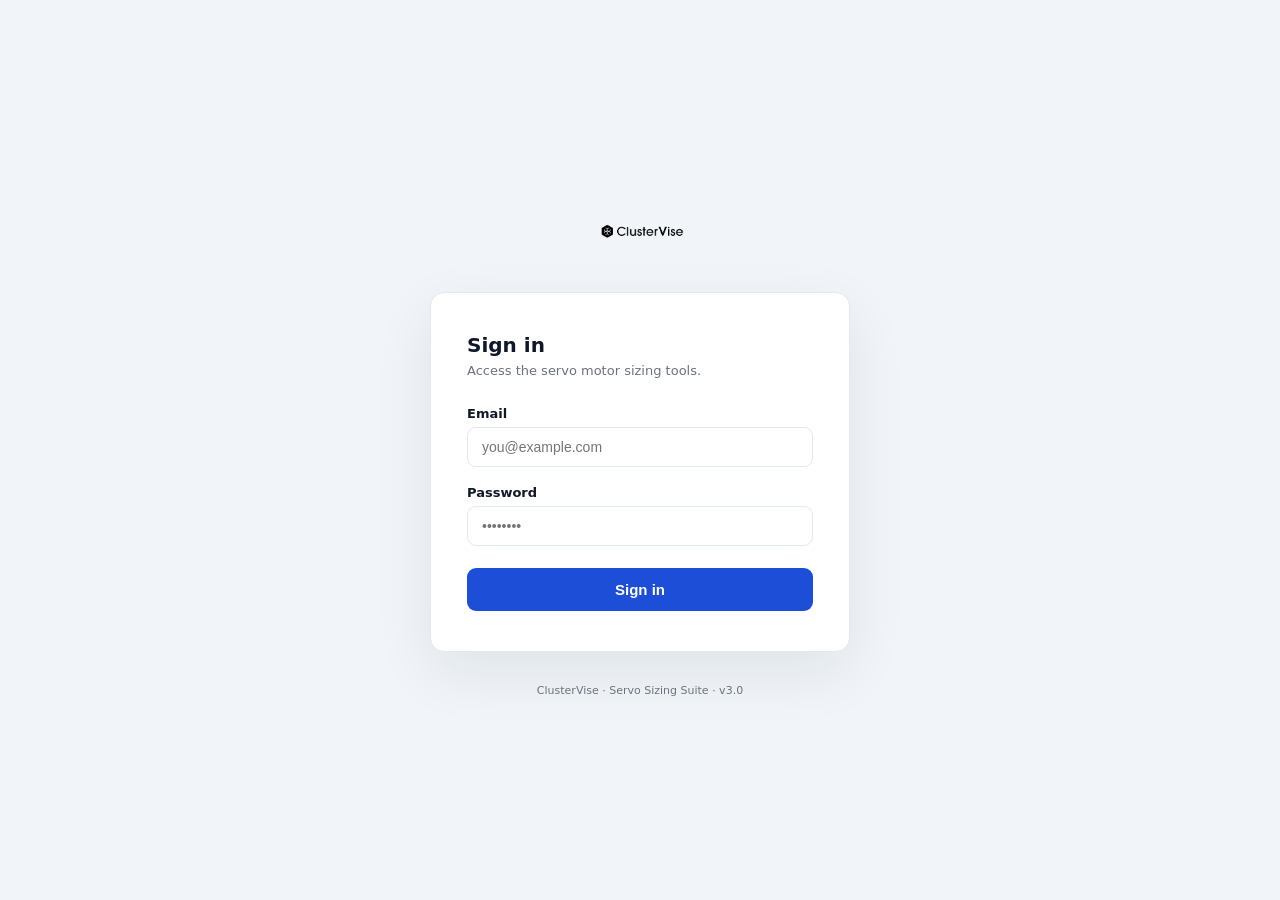
==== index.html @ 4704600c "Use actual ClusterVise PNG logo across all pages Replace SVG approximation with Clustervise_Logo.png" ====
<!DOCTYPE html>
<html lang="en">
<head>
<meta charset="UTF-8"/>
<meta name="viewport" content="width=device-width,initial-scale=1"/>
<title>ClusterVise — Servo Sizing Suite</title>
<style>
*{box-sizing:border-box;margin:0;padding:0}
:root{
  --titan:#1F3864;
  --blue:#1d4ed8;
  --blue-lt:#dbeafe;
  --bg:#f3f4f6;
  --surface:#fff;
  --border:#e5e7eb;
  --text:#111827;
  --sub:#6b7280;
  --ok:#16a34a;
  --ok-lt:#dcfce7;
  --fail:#dc2626;
  --fail-lt:#fee2e2;
  --warn:#d97706;
  --warn-lt:#fef3c7;
}
body{font-family:-apple-system,BlinkMacSystemFont,'Segoe UI',system-ui,sans-serif;background:var(--bg);color:var(--text);min-height:100vh;display:flex;flex-direction:column}
header{background:var(--titan);color:#fff;display:flex;align-items:center;justify-content:space-between;padding:0 32px;height:60px;box-shadow:0 2px 8px rgba(0,0,0,.3)}
.brand{display:flex;align-items:center;gap:14px}
header h1{font-size:20px;font-weight:800;letter-spacing:2px}
header span{font-size:12px;opacity:.6;margin-left:6px;font-weight:400;letter-spacing:.5px}
.main{flex:1;max-width:1100px;margin:0 auto;padding:40px 24px;width:100%}
.page-header{display:flex;align-items:center;justify-content:space-between;margin-bottom:32px;flex-wrap:wrap;gap:12px}
.page-header h2{font-size:22px;font-weight:700;color:var(--titan)}
.page-header p{font-size:14px;color:var(--sub);margin-top:4px}

/* Buttons */
.btn{display:inline-flex;align-items:center;gap:8px;padding:10px 20px;border-radius:8px;font-size:14px;font-weight:600;cursor:pointer;border:none;transition:background .15s,transform .1s;text-decoration:none}
.btn:active{transform:scale(.97)}
.btn-primary{background:var(--blue);color:#fff}
.btn-primary:hover{background:#1e40af}
.btn-ghost{background:transparent;color:var(--sub);border:1px solid var(--border)}
.btn-ghost:hover{background:var(--bg);color:var(--text)}
.btn-danger{background:transparent;color:var(--fail);border:1px solid #fca5a5;font-size:12px;padding:5px 10px}
.btn-danger:hover{background:var(--fail-lt)}
.btn-sm{padding:6px 14px;font-size:13px;border-radius:6px}

/* Empty state */
.empty{text-align:center;padding:80px 24px;color:var(--sub)}
.empty svg{margin:0 auto 16px;display:block;opacity:.35}
.empty h3{font-size:18px;font-weight:600;color:var(--text);margin-bottom:8px}
.empty p{font-size:14px;line-height:1.6;max-width:360px;margin:0 auto 24px}

/* Project grid */
.project-grid{display:grid;grid-template-columns:repeat(auto-fill,minmax(320px,1fr));gap:20px}
.project-card{background:var(--surface);border:1px solid var(--border);border-radius:14px;box-shadow:0 2px 8px rgba(0,0,0,.06);padding:24px;display:flex;flex-direction:column;gap:14px;transition:box-shadow .2s,transform .2s;cursor:pointer;text-decoration:none;color:inherit}
.project-card:hover{box-shadow:0 6px 20px rgba(29,78,216,.13);transform:translateY(-2px);border-color:#93c5fd}
.project-card-header{display:flex;align-items:flex-start;justify-content:space-between;gap:8px}
.project-card-title{font-size:16px;font-weight:700;color:var(--titan);line-height:1.3}
.project-card-meta{font-size:12px;color:var(--sub);margin-top:4px}
.project-card-actions{display:flex;gap:6px;align-items:center;flex-shrink:0}
.servo-chips{display:flex;flex-wrap:wrap;gap:6px}
.chip{display:inline-flex;align-items:center;gap:4px;padding:3px 9px;border-radius:20px;font-size:11px;font-weight:700}
.chip-ok{background:var(--ok-lt);color:var(--ok)}
.chip-fail{background:var(--fail-lt);color:var(--fail)}
.chip-warn{background:var(--warn-lt);color:var(--warn)}
.chip-new{background:var(--blue-lt);color:var(--blue)}
.project-card-footer{font-size:11px;color:var(--sub);border-top:1px solid var(--border);padding-top:12px;margin-top:auto}

/* Modal overlay */
.modal-overlay{position:fixed;inset:0;background:rgba(0,0,0,.4);display:flex;align-items:center;justify-content:center;z-index:100;opacity:0;pointer-events:none;transition:opacity .2s}
.modal-overlay.open{opacity:1;pointer-events:all}
.modal{background:var(--surface);border-radius:16px;padding:32px;width:100%;max-width:440px;box-shadow:0 20px 60px rgba(0,0,0,.2);display:flex;flex-direction:column;gap:18px}
.modal h3{font-size:18px;font-weight:700;color:var(--titan)}
.field{display:flex;flex-direction:column;gap:5px}
.field label{font-size:13px;font-weight:600;color:var(--text)}
.field input{padding:9px 12px;border:1px solid var(--border);border-radius:8px;font-size:14px;outline:none;transition:border .15s}
.field input:focus{border-color:var(--blue);box-shadow:0 0 0 3px rgba(29,78,216,.1)}
.modal-actions{display:flex;gap:10px;justify-content:flex-end;margin-top:4px}

footer{text-align:center;font-size:11px;color:var(--sub);padding:20px;border-top:1px solid var(--border)}
</style>
</head>
<body>

<header>
  <div class="brand">
    <img src="clustervise-logo.png" alt="ClusterVise" style="height:40px;filter:brightness(0) invert(1);" />
  </div>
</header>

<div class="main">
  <div class="page-header">
    <div>
      <h2>Projects</h2>
      <p>Manage servo sizing projects. Each project holds multiple applications, each with its own motor.</p>
    </div>
    <button class="btn btn-primary" id="new-project-btn">
      <svg width="16" height="16" fill="none" stroke="currentColor" stroke-width="2.5" viewBox="0 0 24 24"><line x1="12" y1="5" x2="12" y2="19"/><line x1="5" y1="12" x2="19" y2="12"/></svg>
      New Project
    </button>
  </div>

  <div id="project-list"></div>
</div>

<footer>ClusterVise · Servo Sizing Suite · v3.0</footer>

<!-- New Project Modal -->
<div class="modal-overlay" id="modal-overlay">
  <div class="modal">
    <h3>New Project</h3>
    <div class="field">
      <label for="inp-name">Project name *</label>
      <input id="inp-name" type="text" placeholder="e.g. Assembly Line A" maxlength="80" />
    </div>
    <div class="field">
      <label for="inp-customer">Customer / Company</label>
      <input id="inp-customer" type="text" placeholder="e.g. Acme Corp" maxlength="80" />
    </div>
    <div class="field">
      <label for="inp-machine">Machine / Description</label>
      <input id="inp-machine" type="text" placeholder="e.g. Rotary Index Table" maxlength="80" />
    </div>
    <div class="modal-actions">
      <button class="btn btn-ghost" id="modal-cancel">Cancel</button>
      <button class="btn btn-primary" id="modal-create">Create Project</button>
    </div>
  </div>
</div>

<script src="auth.js"></script>
<script src="projects.js"></script>
<script>
(function () {
  function statusChip(status) {
    if (status === 'PASS') return `<span class="chip chip-ok">PASS</span>`;
    if (status === 'FAIL') return `<span class="chip chip-fail">FAIL</span>`;
    if (status === 'NEW') return `<span class="chip chip-new">NEW</span>`;
    return `<span class="chip chip-warn">${status}</span>`;
  }

  function fmtDate(iso) {
    if (!iso) return '';
    const d = new Date(iso);
    return d.toLocaleDateString(undefined, { day: 'numeric', month: 'short', year: 'numeric' });
  }

  function renderList() {
    const container = document.getElementById('project-list');
    const projects = Projects.getAll();

    if (projects.length === 0) {
      container.innerHTML = `
        <div class="empty">
          <svg width="64" height="64" fill="none" stroke="#9ca3af" stroke-width="1.5" viewBox="0 0 24 24">
            <path d="M3 7a2 2 0 0 1 2-2h14a2 2 0 0 1 2 2v10a2 2 0 0 1-2 2H5a2 2 0 0 1-2-2V7z"/>
            <path d="M8 7V5a2 2 0 0 1 2-2h4a2 2 0 0 1 2 2v2"/>
          </svg>
          <h3>No projects yet</h3>
          <p>Create your first project to start sizing servo motors.</p>
          <button class="btn btn-primary" id="empty-new-btn">
            <svg width="16" height="16" fill="none" stroke="currentColor" stroke-width="2.5" viewBox="0 0 24 24"><line x1="12" y1="5" x2="12" y2="19"/><line x1="5" y1="12" x2="19" y2="12"/></svg>
            New Project
          </button>
        </div>`;
      document.getElementById('empty-new-btn')?.addEventListener('click', openModal);
      return;
    }

    container.innerHTML = `<div class="project-grid">${projects.map(proj => {
      const chips = proj.servos.length
        ? proj.servos.map(s => statusChip(s.status)).join('')
        : '<span class="chip chip-new">No applications</span>';
      return `
        <div class="project-card" data-id="${proj.id}" tabindex="0" role="button" aria-label="Open project ${proj.name}">
          <div class="project-card-header">
            <div>
              <div class="project-card-title">${escHtml(proj.name)}</div>
              <div class="project-card-meta">
                ${proj.customer ? escHtml(proj.customer) : ''}
                ${proj.customer && proj.machine ? ' · ' : ''}
                ${proj.machine ? escHtml(proj.machine) : ''}
              </div>
            </div>
            <div class="project-card-actions">
              <button class="btn btn-danger btn-sm delete-btn" data-id="${proj.id}" title="Delete project" aria-label="Delete ${escHtml(proj.name)}">Delete</button>
            </div>
          </div>
          <div class="servo-chips">${chips}</div>
          <div class="project-card-footer">
            ${proj.servos.length} application${proj.servos.length !== 1 ? 's' : ''} · Last updated ${fmtDate(proj.lastUpdated)}
          </div>
        </div>`;
    }).join('')}</div>`;

    container.querySelectorAll('.project-card').forEach(card => {
      card.addEventListener('click', e => {
        if (e.target.closest('.delete-btn')) return;
        window.location.href = 'project.html?id=' + card.dataset.id;
      });
      card.addEventListener('keydown', e => {
        if (e.key === 'Enter' || e.key === ' ') {
          e.preventDefault();
          window.location.href = 'project.html?id=' + card.dataset.id;
        }
      });
    });

    container.querySelectorAll('.delete-btn').forEach(btn => {
      btn.addEventListener('click', e => {
        e.stopPropagation();
        const proj = Projects.get(btn.dataset.id);
        if (!proj) return;
        if (confirm(`Delete project "${proj.name}" and all its applications? This cannot be undone.`)) {
          Projects.delete(btn.dataset.id);
          renderList();
        }
      });
    });
  }

  function escHtml(str) {
    return String(str).replace(/[&<>"']/g, c => ({'&':'&amp;','<':'&lt;','>':'&gt;','"':'&quot;',"'":'&#39;'}[c]));
  }

  function openModal() {
    document.getElementById('inp-name').value = '';
    document.getElementById('inp-customer').value = '';
    document.getElementById('inp-machine').value = '';
    document.getElementById('modal-overlay').classList.add('open');
    document.getElementById('inp-name').focus();
  }

  function closeModal() {
    document.getElementById('modal-overlay').classList.remove('open');
  }

  document.getElementById('new-project-btn').addEventListener('click', openModal);
  document.getElementById('modal-cancel').addEventListener('click', closeModal);
  document.getElementById('modal-overlay').addEventListener('click', e => {
    if (e.target === document.getElementById('modal-overlay')) closeModal();
  });

  document.getElementById('modal-create').addEventListener('click', () => {
    const name = document.getElementById('inp-name').value.trim();
    if (!name) {
      document.getElementById('inp-name').focus();
      return;
    }
    const id = Projects.create({
      name,
      customer: document.getElementById('inp-customer').value.trim(),
      machine: document.getElementById('inp-machine').value.trim(),
    });
    closeModal();
    window.location.href = 'project.html?id=' + id;
  });

  document.getElementById('inp-name').addEventListener('keydown', e => {
    if (e.key === 'Enter') document.getElementById('modal-create').click();
  });

  renderList();
})();
</script>
</body>
</html>
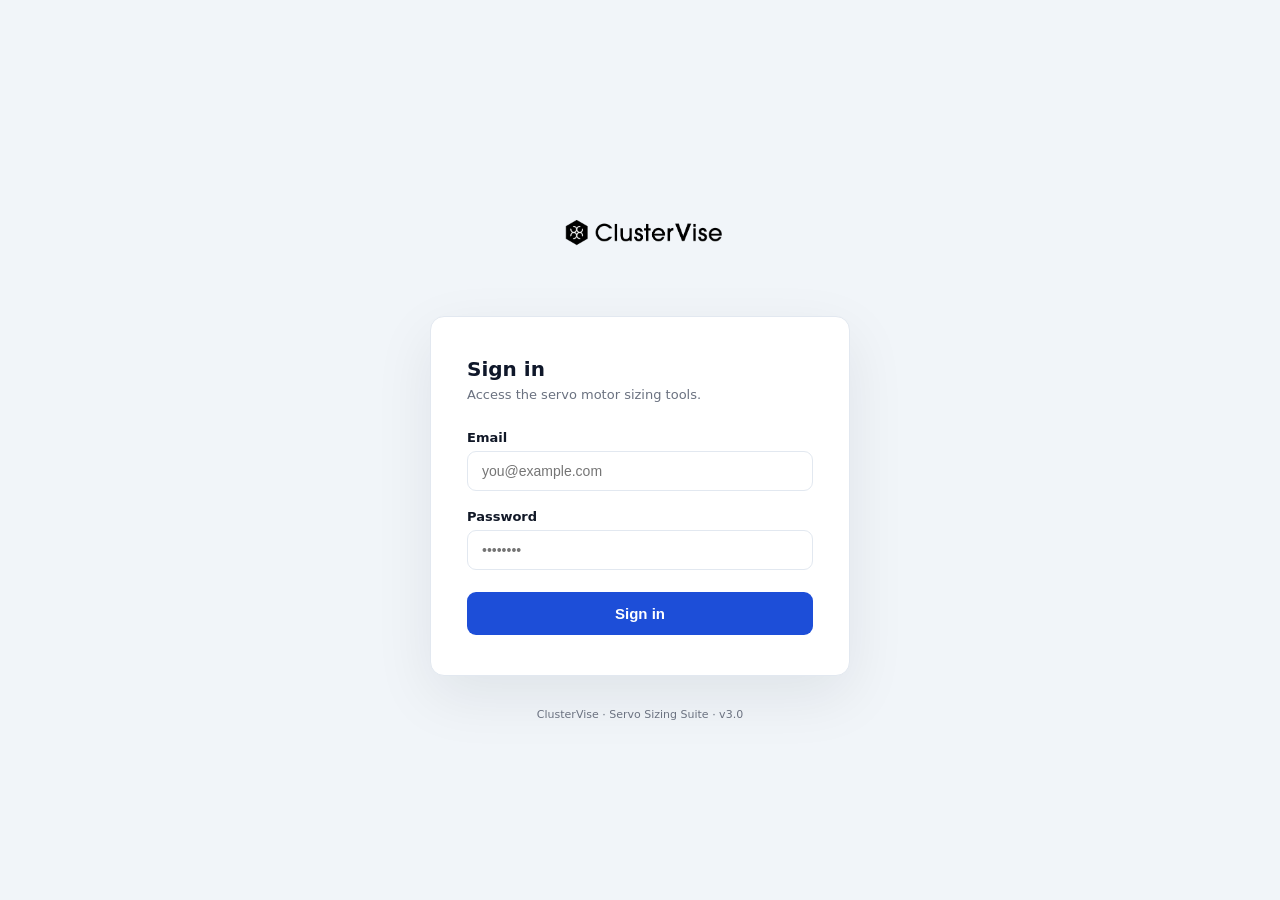
==== commit 5c7a3daa: "Update path references and UI improvements - Update all HTML files to use new js/, css/, assets/ pat" ====
--- a/index.html
+++ b/index.html
@@ -7,7 +7,7 @@
 <style>
 *{box-sizing:border-box;margin:0;padding:0}
 :root{
-  --titan:#1F3864;
+  --primary:#1F3864;
   --blue:#1d4ed8;
   --blue-lt:#dbeafe;
   --bg:#f3f4f6;
@@ -23,13 +23,13 @@
   --warn-lt:#fef3c7;
 }
 body{font-family:-apple-system,BlinkMacSystemFont,'Segoe UI',system-ui,sans-serif;background:var(--bg);color:var(--text);min-height:100vh;display:flex;flex-direction:column}
-header{background:var(--titan);color:#fff;display:flex;align-items:center;justify-content:space-between;padding:0 32px;height:60px;box-shadow:0 2px 8px rgba(0,0,0,.3)}
+header{background:var(--primary);color:#fff;display:flex;align-items:center;justify-content:space-between;padding:0 32px;height:60px;box-shadow:0 2px 8px rgba(0,0,0,.3)}
 .brand{display:flex;align-items:center;gap:14px}
 header h1{font-size:20px;font-weight:800;letter-spacing:2px}
 header span{font-size:12px;opacity:.6;margin-left:6px;font-weight:400;letter-spacing:.5px}
 .main{flex:1;max-width:1100px;margin:0 auto;padding:40px 24px;width:100%}
 .page-header{display:flex;align-items:center;justify-content:space-between;margin-bottom:32px;flex-wrap:wrap;gap:12px}
-.page-header h2{font-size:22px;font-weight:700;color:var(--titan)}
+.page-header h2{font-size:22px;font-weight:700;color:var(--primary)}
 .page-header p{font-size:14px;color:var(--sub);margin-top:4px}
 
 /* Buttons */
@@ -54,7 +54,7 @@
 .project-card{background:var(--surface);border:1px solid var(--border);border-radius:14px;box-shadow:0 2px 8px rgba(0,0,0,.06);padding:24px;display:flex;flex-direction:column;gap:14px;transition:box-shadow .2s,transform .2s;cursor:pointer;text-decoration:none;color:inherit}
 .project-card:hover{box-shadow:0 6px 20px rgba(29,78,216,.13);transform:translateY(-2px);border-color:#93c5fd}
 .project-card-header{display:flex;align-items:flex-start;justify-content:space-between;gap:8px}
-.project-card-title{font-size:16px;font-weight:700;color:var(--titan);line-height:1.3}
+.project-card-title{font-size:16px;font-weight:700;color:var(--primary);line-height:1.3}
 .project-card-meta{font-size:12px;color:var(--sub);margin-top:4px}
 .project-card-actions{display:flex;gap:6px;align-items:center;flex-shrink:0}
 .servo-chips{display:flex;flex-wrap:wrap;gap:6px}
@@ -69,7 +69,7 @@
 .modal-overlay{position:fixed;inset:0;background:rgba(0,0,0,.4);display:flex;align-items:center;justify-content:center;z-index:100;opacity:0;pointer-events:none;transition:opacity .2s}
 .modal-overlay.open{opacity:1;pointer-events:all}
 .modal{background:var(--surface);border-radius:16px;padding:32px;width:100%;max-width:440px;box-shadow:0 20px 60px rgba(0,0,0,.2);display:flex;flex-direction:column;gap:18px}
-.modal h3{font-size:18px;font-weight:700;color:var(--titan)}
+.modal h3{font-size:18px;font-weight:700;color:var(--primary)}
 .field{display:flex;flex-direction:column;gap:5px}
 .field label{font-size:13px;font-weight:600;color:var(--text)}
 .field input{padding:9px 12px;border:1px solid var(--border);border-radius:8px;font-size:14px;outline:none;transition:border .15s}
@@ -78,13 +78,19 @@
 
 footer{text-align:center;font-size:11px;color:var(--sub);padding:20px;border-top:1px solid var(--border)}
 </style>
+<script src="js/auth.js"></script>
 </head>
 <body>
 
 <header>
   <div class="brand">
-    <img src="clustervise-logo.png" alt="ClusterVise" style="height:40px;filter:brightness(0) invert(1);" />
+    <img src="assets/clustervise-logo-white.svg" alt="ClusterVise" style="height:40px;" />
   </div>
+  <button onclick="sessionStorage.removeItem('servo_auth');window.location.replace('login.html');" title="Sign out"
+    style="background:rgba(255,255,255,.1);border:1px solid rgba(255,255,255,.2);color:#fff;padding:8px 14px;border-radius:8px;cursor:pointer;display:flex;align-items:center;gap:7px;font-size:13px;font-weight:600;">
+    <svg width="16" height="16" fill="none" stroke="currentColor" stroke-width="2" viewBox="0 0 24 24"><path d="M9 21H5a2 2 0 0 1-2-2V5a2 2 0 0 1 2-2h4"/><polyline points="16 17 21 12 16 7"/><line x1="21" y1="12" x2="9" y2="12"/></svg>
+    Sign out
+  </button>
 </header>
 
 <div class="main">
@@ -127,8 +133,7 @@
   </div>
 </div>
 
-<script src="auth.js"></script>
-<script src="projects.js"></script>
+<script src="js/projects.js"></script>
 <script>
 (function () {
   function statusChip(status) {
@@ -170,6 +175,7 @@
       const chips = proj.servos.length
         ? proj.servos.map(s => statusChip(s.status)).join('')
         : '<span class="chip chip-new">No applications</span>';
+
       return `
         <div class="project-card" data-id="${proj.id}" tabindex="0" role="button" aria-label="Open project ${proj.name}">
           <div class="project-card-header">
@@ -252,7 +258,7 @@
       machine: document.getElementById('inp-machine').value.trim(),
     });
     closeModal();
-    window.location.href = 'project.html?id=' + id;
+    window.location.href = 'configurator.html?id=' + id;
   });
 
   document.getElementById('inp-name').addEventListener('keydown', e => {
